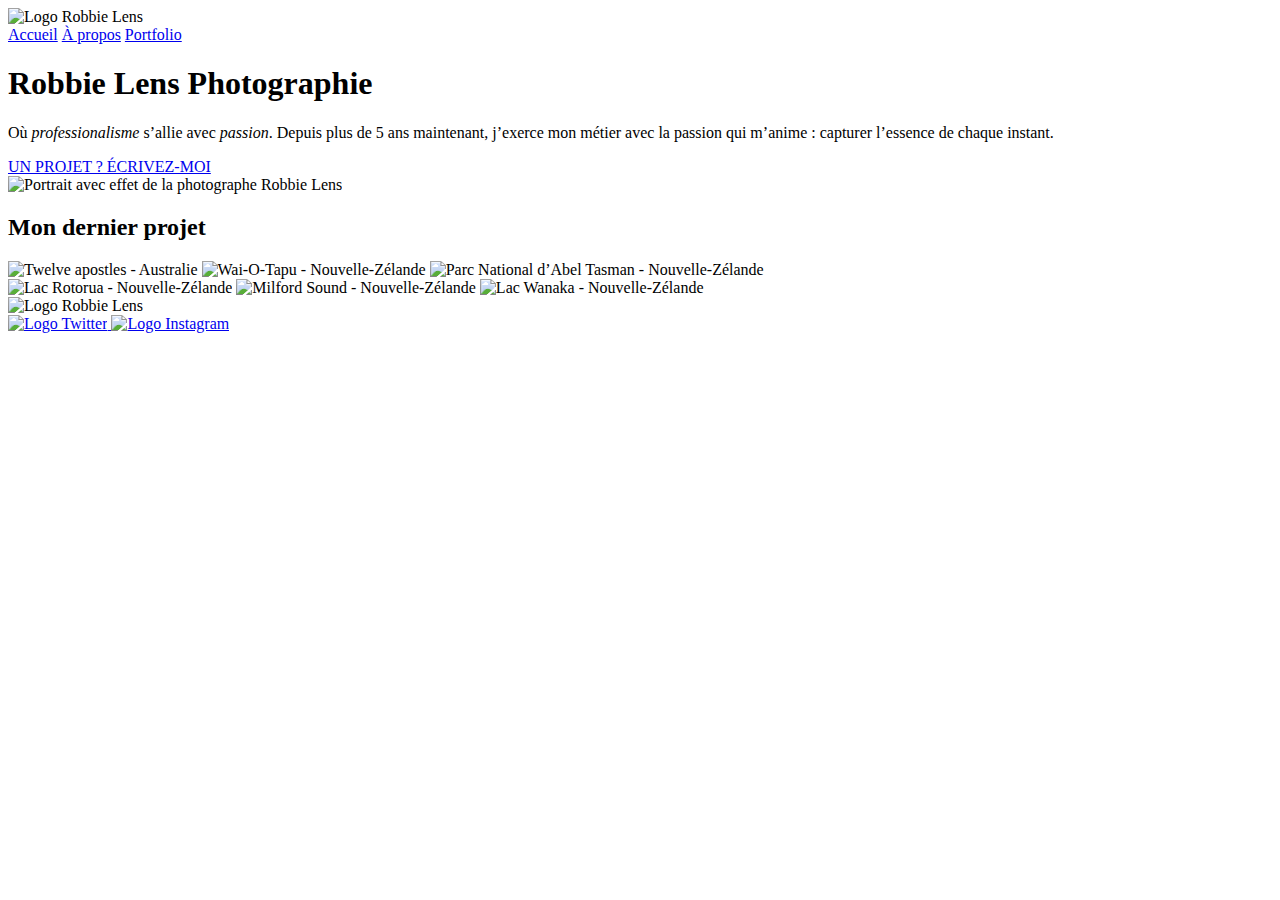
==== index.html @ 6b6a14fb "Add files via upload" ====
<!DOCTYPE html>
<html lang="fr">

<head>
    <meta charset="utf-8" >
    <title>Accueil - Robbie Lens Photographie</title>
    <link href="style.css" rel="stylesheet" >
    <link rel="preconnect" href="https://fonts.googleapis.com">
    <link rel="preconnect" href="https://fonts.gstatic.com" crossorigin>
    <link href="https://fonts.googleapis.com/css2?family=Manrope&family=Montserrat&display=swap" rel="stylesheet">
</head>

<body>
    <header>
        <nav>
            <img src="images/logo.png" alt="Logo Robbie Lens" >
            <div>
                <a href="index1.html">Accueil</a>
                <a href="a-propos.html">À propos</a>
                <a href="portfolio.html">Portfolio</a>
                
            </div>
        </nav>
    </header>
    <main>
        <section class="accueil-introduction">
            <div>
                <h1>Robbie Lens Photographie</h1>
                <p>
                    Où <em>professionalisme</em> s’allie avec <em>passion</em>. Depuis
                    plus de 5 ans maintenant, j’exerce mon métier avec la passion
                    qui m’anime : capturer l’essence de chaque instant.
                </p>
                <a href="Portfolio.html" class="cta">UN PROJET ? ÉCRIVEZ-MOI</a>
            </div>
            <img src="images/robbie-lens.png" alt="Portrait avec effet de la photographe Robbie Lens" >
        </section>
        <section class="accueil-photos">
            <h2>Mon dernier projet</h2>
            <div>
                <img src="images/element-1.png" alt="Twelve apostles - Australie" >
                <img src="images/element-2.png" alt="Wai-O-Tapu - Nouvelle-Zélande" >
                <img src="images/element-3.png" alt="Parc National d’Abel Tasman - Nouvelle-Zélande" >
            </div>
            <div>
                <img src="images/element-4.png" alt="Lac Rotorua - Nouvelle-Zélande" >
                <img src="images/element-5.png" alt="Milford Sound - Nouvelle-Zélande" >
                <img src="images/element-6.png" alt="Lac Wanaka - Nouvelle-Zélande" >
            </div>
        </section>
    </main>
    <footer>
        <img src="images/logo.png" alt="Logo Robbie Lens" >
        <div>
            <a target="_blank" href="https://twitter.com/" class="lien-icone">
                <img src="images/twitter.png" alt="Logo Twitter" >
            </a>
            <a target="_blank" href="https://www.instagram.com/" class="lien-icone">
                <img src="images/instagram.png" alt="Logo Instagram" >
            </a>
        </div>
    </footer>
</body>

</html>
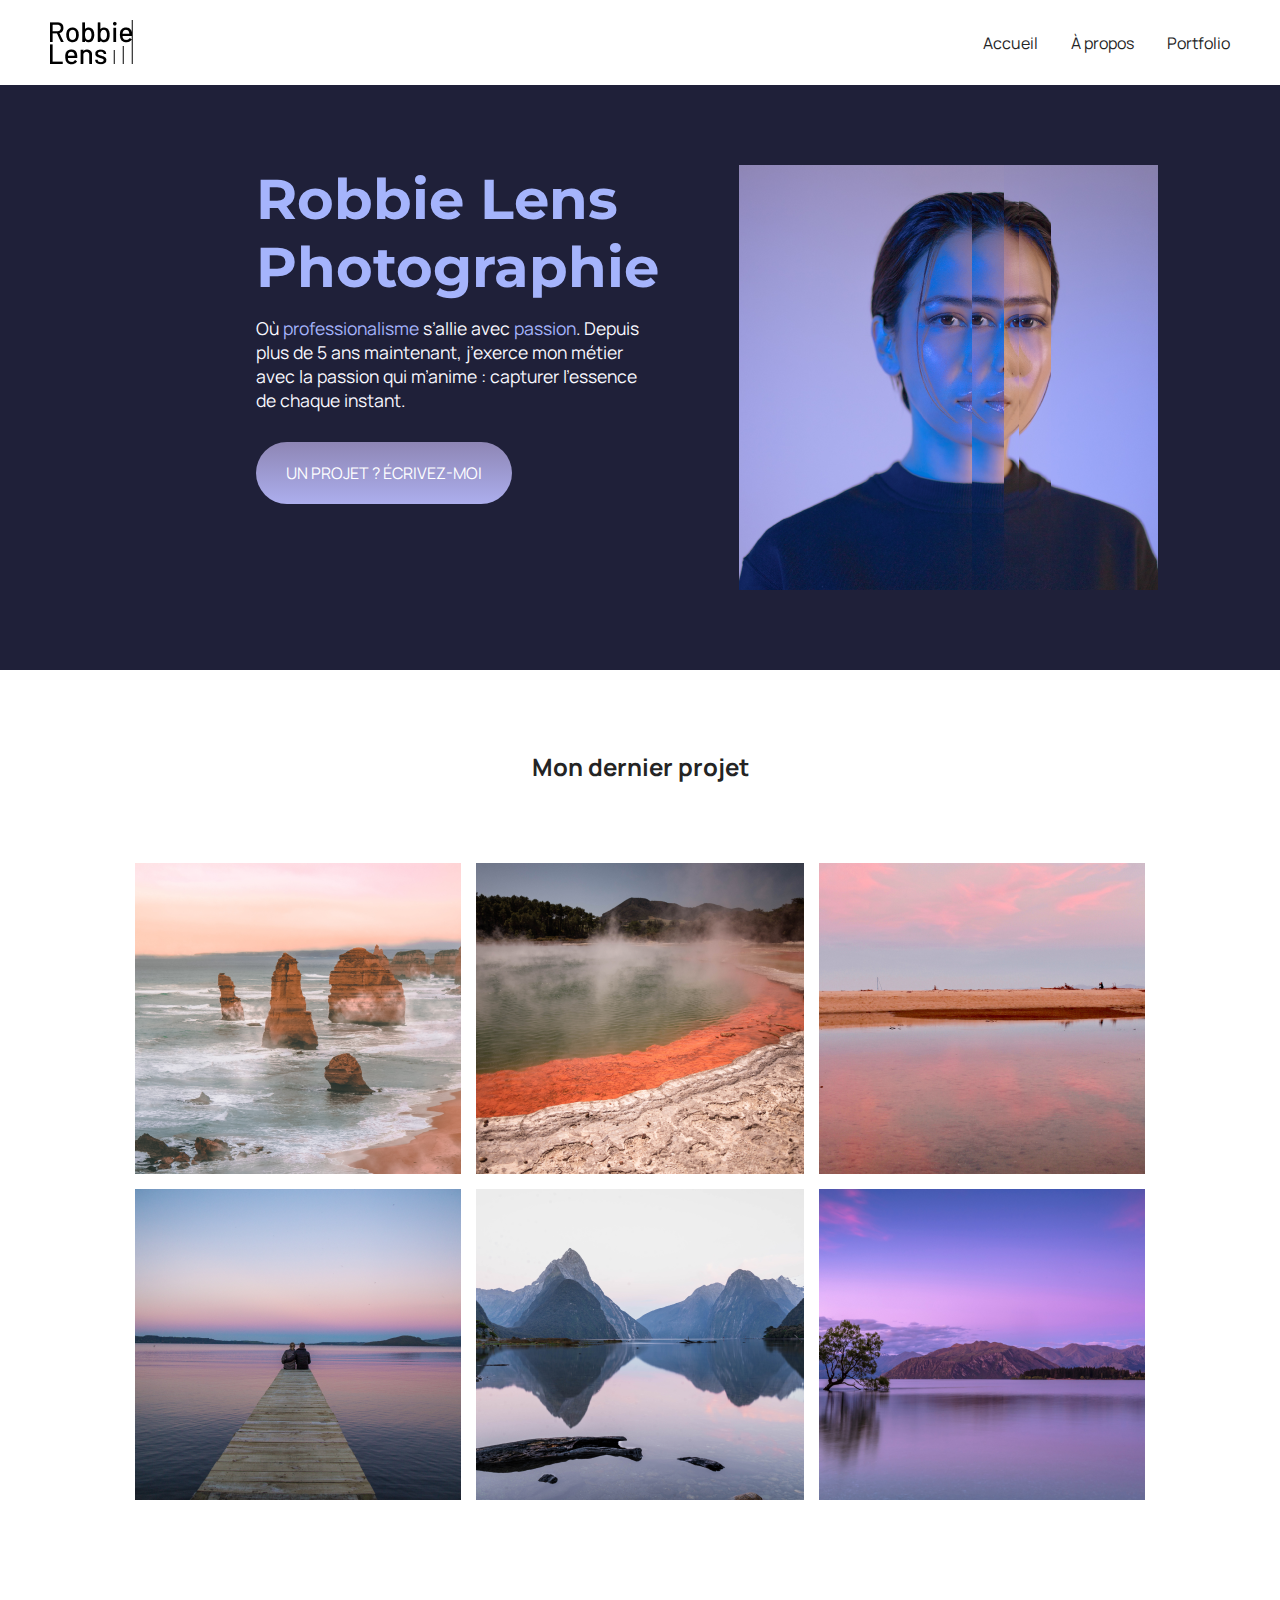
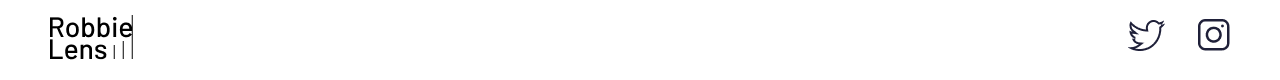
==== commit 8b65f82c: "Update index.html" ====
--- a/index.html
+++ b/index.html
@@ -15,9 +15,9 @@
         <nav>
             <img src="images/logo.png" alt="Logo Robbie Lens" >
             <div>
-                <a href="index1.html">Accueil</a>
+                <a href="index.html">Accueil</a>
                 <a href="a-propos.html">À propos</a>
-                <a href="portfolio.html">Portfolio</a>
+                <a href="Portfolio.html">Portfolio</a>
                 
             </div>
         </nav>
@@ -62,4 +62,4 @@
     </footer>
 </body>
 
-</html>+</html>
--- a/style.css
+++ b/style.css
@@ -0,0 +1,198 @@
+* {
+  margin: 0;
+}
+
+body {
+  font-family: 'Manrope', sans-serif;
+  font-size: 1em;
+  background-color: #1f2039;
+}
+
+a {
+  color: #242424;
+  text-decoration: none;
+}
+
+em {
+  color: #a5b4fc;
+  font-style: normal;
+}
+
+h1 {
+  font-size: 3.5em;
+  color: #a5b4fc;
+  font-family: 'Montserrat', sans-serif;
+}
+
+h2 {
+  color: #f9f8ff;
+}
+
+p,
+li {
+  font-size: 1.1em;
+  color: #f9f8ff;
+}
+
+header,
+footer {
+  background-color: white;
+  padding: 20px 50px;
+}
+
+.cta {
+  display: inline-block;
+  background: linear-gradient(#8e86b5, #acaeed);
+  color: white;
+  border-radius: 50px;
+  padding: 20px 30px;
+}
+
+a:hover {
+  text-decoration: underline;
+}
+
+.cta:hover {
+  background: linear-gradient(#696484, #8788ba);
+  text-decoration: none;
+}
+
+.lien-icone {
+  margin-left: 30px;
+}
+
+.lien-icone:hover {
+  opacity: 0.5;
+}
+
+.carre-contenu {
+  border-right: 1px solid #8e86b5;
+  border-bottom: 1px solid #8e86b5;
+  padding: 50px;
+  margin-bottom: 80px;
+}
+
+.carre-contenu h2 {
+  margin-top: 30px;
+}
+
+.carre-contenu ul {
+  margin-top: 30px;
+}
+
+.carre-contenu + div {
+  text-align: center;
+}
+
+section {
+  padding: 80px;
+}
+
+.a-propos-main {
+  width: 50%;
+  margin: auto;
+}
+
+footer,
+nav {
+  display: flex;
+  flex-direction: row;
+  align-items: center;
+  justify-content: space-between;
+}
+
+nav a {
+  margin-left: 30px;
+}
+
+.accueil-photos {
+  background-color: white;
+  padding: 80px;
+}
+
+.accueil-photos h2 {
+  color: #242424;
+  text-align: center;
+  margin-bottom: 80px;
+}
+
+.accueil-photos div {
+  display: flex;
+  flex-direction: row;
+  gap: 15px;
+  justify-content: center;
+  margin-bottom: 15px;
+}
+
+.accueil-introduction {
+  display: flex;
+  flex-direction: row;
+  width: 60%;
+  align-items: flex-start;
+  margin: auto;
+}
+
+.accueil-introduction h1 {
+  margin-bottom: 15px;
+}
+
+.accueil-introduction p {
+  margin-bottom: 30px;
+}
+
+.accueil-introduction div {
+  padding-right: 80px;
+}
+
+.portfolio-section-photos {
+  background-color: white;
+}
+
+.portfolio-section-photos h2 {
+  color: #242424;
+  margin-bottom: 80px;
+}
+
+.grid-paysages {
+  display: grid;
+  grid-template-columns: 1fr 1fr 1fr;
+  grid-template-rows: 300px 300px 300px;
+  gap: 15px;
+}
+
+.grid-portraits {
+  display: grid;
+  grid-template-columns: 1fr 1fr 1fr;
+  grid-template-rows: 300px 300px;
+  gap: 15px;
+}
+
+.grid-paysages img,
+.grid-portraits img {
+  width: 100%;
+  height: 100%;
+  object-fit: cover;
+}
+
+.lien-conteneur-photo {
+  position: relative;
+}
+
+.photo-hover {
+  position: absolute;
+  top: 0;
+  left: 0;
+  right: 0;
+  bottom: 0;
+  display: flex;
+  align-items: center;
+  justify-content: center;
+  font-size: 1.5em;
+  color: white;
+  background-color: rgba(0, 0, 0, 0.7);
+  display: none;
+}
+
+.lien-conteneur-photo:hover .photo-hover {
+  display: flex;
+}